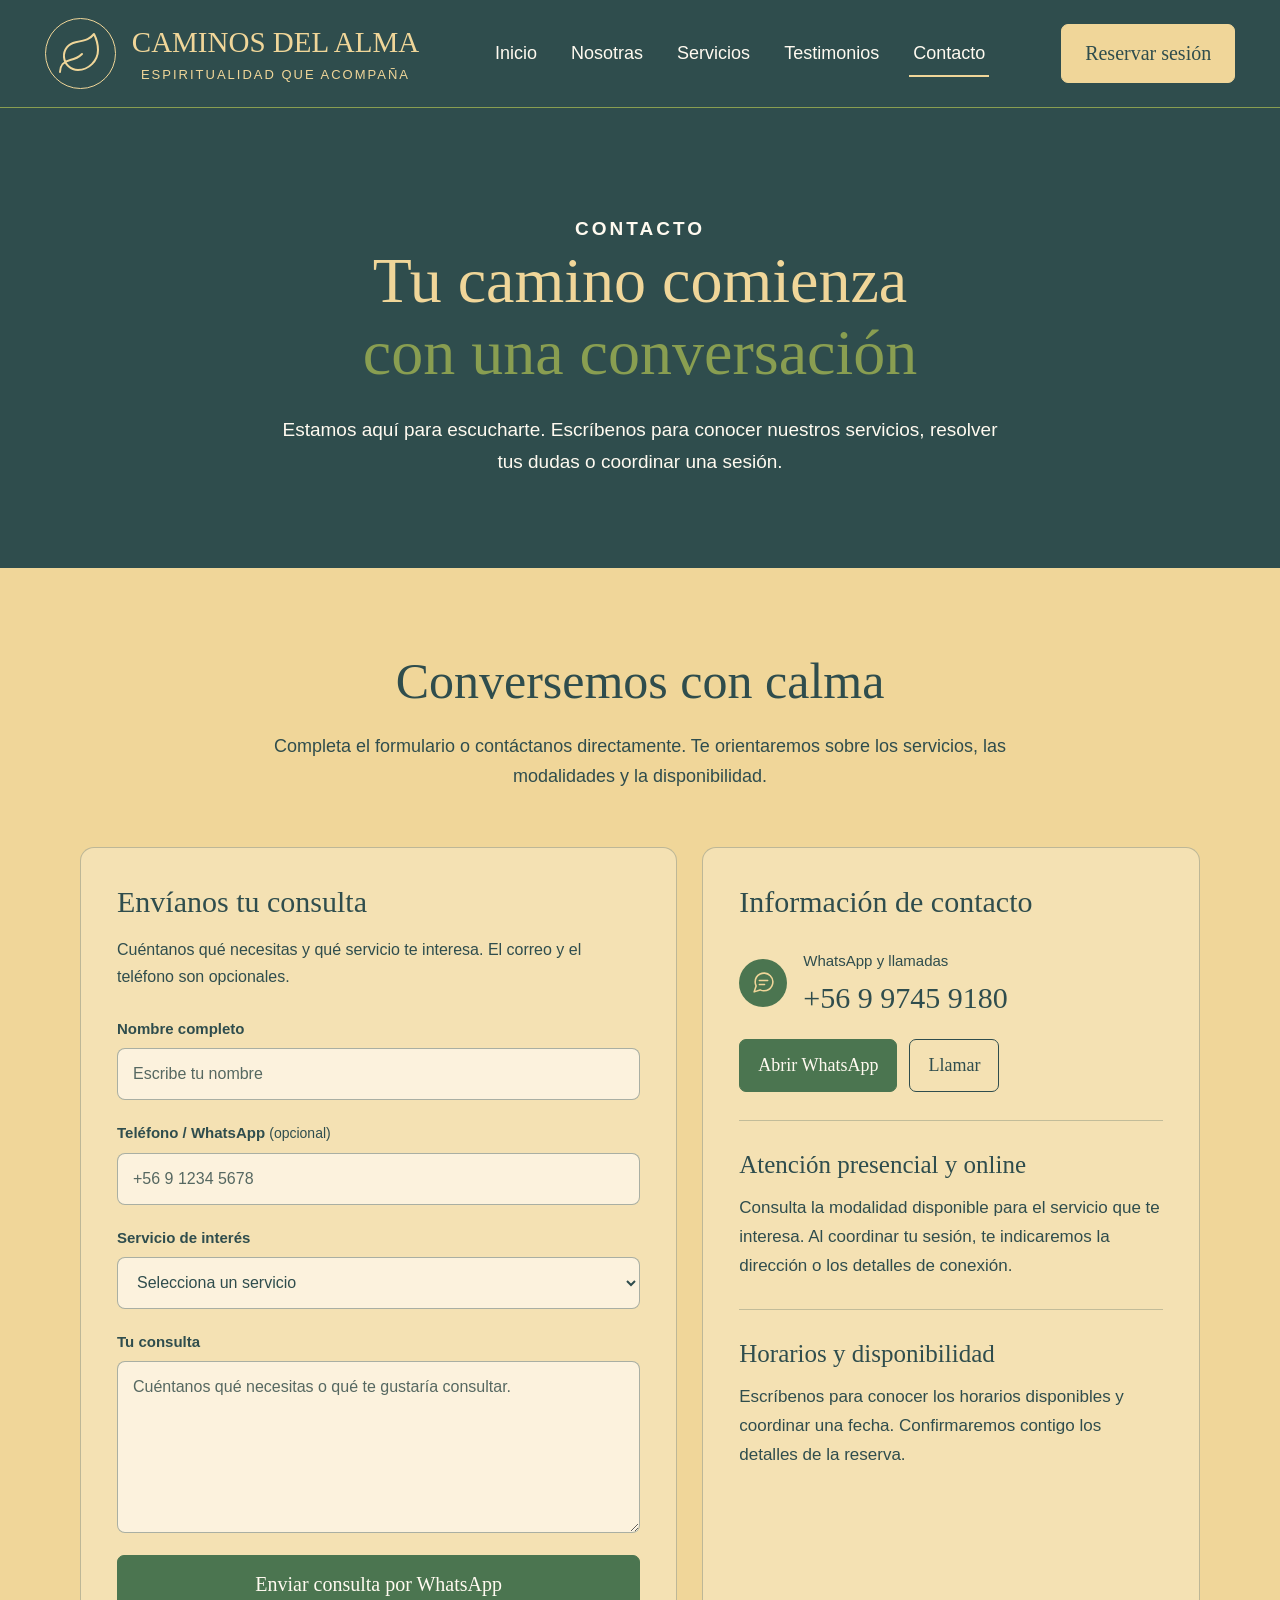
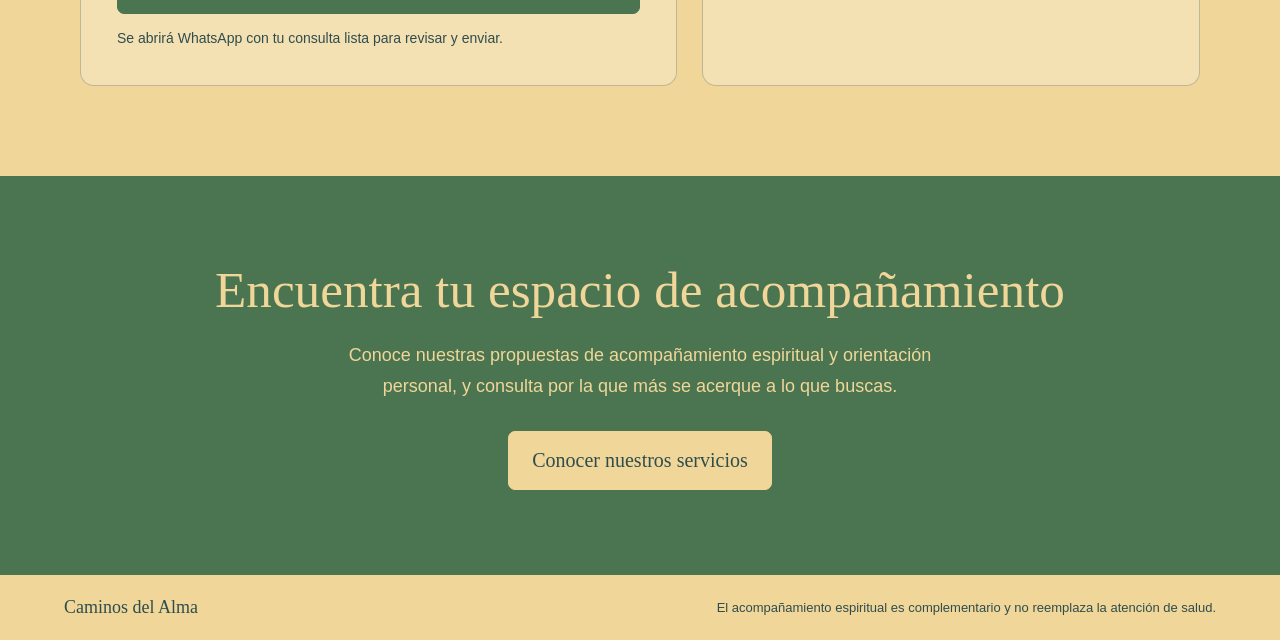
==== contacto.html @ 0b7195bb "Agregar sitio web Caminos del Alma" ====
<!DOCTYPE html>

<html lang="es">

<head>

  <meta charset="UTF-8">

  <meta name="viewport" content="width=device-width, initial-scale=1">

  <title>Contacto | Caminos del Alma</title>

  <meta
    name="description"
    content="Contacta a Caminos del Alma por WhatsApp al +56 9 9745 9180. Consulta por nuestros servicios, sesiones presenciales y online, y disponibilidad."
  >

  <style>
    :root {
      --crema: #f0d699;
      --oliva: #899e51;
      --verde: #4b7550;
      --petroleo: #2f4d4d;
      --blanco: #fffaf0;
    }

    * {
      box-sizing: border-box;
    }

    html {
      scroll-behavior: smooth;
    }

    body {
      margin: 0;
      background: var(--crema);
      color: var(--petroleo);
      font-family: Arial, Helvetica, sans-serif;
    }

    a {
      color: inherit;
      text-decoration: none;
    }

    header {
      min-height: 106px;
      padding: 18px 3.5%;
      background: var(--petroleo);
      color: var(--crema);
      border-bottom: 1px solid var(--oliva);

      display: flex;
      align-items: center;
      justify-content: space-between;
      gap: 30px;
    }

    .brand {
      display: flex;
      align-items: center;
      gap: 16px;
      font: 29px Georgia, serif;
      white-space: nowrap;
    }

    .brand small {
      display: block;
      margin-top: 8px;
      font: 13px Arial, sans-serif;
      letter-spacing: 2px;
      text-align: center;
    }

    .brand-symbol {
      width: 71px;
      height: 71px;
      border: 1.5px solid var(--crema);
      border-radius: 50%;
      display: grid;
      place-items: center;
    }

    .brand-symbol svg {
      width: 48px;
      height: 48px;
    }

    nav {
      display: flex;
      align-items: center;
      gap: 34px;
    }

    nav a {
      position: relative;
      padding: 13px 0;
      color: var(--blanco);
      font-size: 18px;
    }

    nav a:hover {
      color: var(--crema);
    }

    nav a.active::after {
      content: "";
      position: absolute;
      left: -4px;
      right: -4px;
      bottom: 0;
      height: 2px;
      background: var(--crema);
    }

    .booking {
      display: inline-flex;
      align-items: center;
      justify-content: center;
      gap: 12px;
      padding: 15px 23px;
      border-radius: 7px;
      font: 20px Georgia, serif;
    }

    .gold {
      background: var(--crema);
      color: var(--petroleo);
      border: 1px solid var(--crema);
    }

    .mobile-toggle {
      display: none;
      background: none;
      border: 0;
      color: var(--crema);
      font-size: 24px;
    }

    .page-hero {
      padding: 105px 6% 90px;
      text-align: center;
      background: var(--petroleo);
      color: var(--crema);
    }

    .eyebrow {
      margin: 0 0 20px;
      font-size: 13px;
      font-weight: 700;
      letter-spacing: 3px;
    }

    .page-hero h1 {
      max-width: 900px;
      margin: 0 auto 25px;
      font: clamp(44px, 5vw, 70px)/1.12 Georgia, serif;
      font-weight: 400;
    }

    .page-hero h1 em {
      color: var(--oliva);
      font-style: normal;
    }

    .page-hero p {
      max-width: 720px;
      margin: 0 auto;
      font-size: 19px;
      line-height: 1.7;
      color: var(--blanco);
    }



    .intro {
      max-width: 800px;
      margin: 0 auto 55px;
      text-align: center;
    }

    .intro h2 {
      margin: 0 0 20px;
      font: clamp(34px, 4vw, 50px)/1.15 Georgia, serif;
      font-weight: 400;
    }

    .intro p {
      margin: 0;
      font-size: 18px;
      line-height: 1.7;
    }

    .contact-section {
      padding: 85px 5% 90px;
    }

    .contact-grid {
      width: min(1120px, 100%);
      margin: 0 auto;
      display: grid;
      grid-template-columns: minmax(0, 1.2fr) minmax(0, 1fr);
      gap: 25px;
      align-items: stretch;
    }

    .contact-card {
      min-width: 0;
      padding: 36px;
      border: 1px solid rgba(47, 77, 77, .28);
      border-radius: 14px;
      background: rgba(255, 250, 240, .3);
    }

    .contact-icon {
      width: 62px;
      height: 62px;
      margin-bottom: 22px;
      display: grid;
      place-items: center;
      border-radius: 50%;
      background: var(--verde);
      color: var(--crema);
    }

    .contact-icon svg {
      width: 30px;
      height: 30px;
    }

    .contact-card h3 {
      margin: 0 0 16px;
      font: 30px/1.2 Georgia, serif;
      overflow-wrap: break-word;
    }

    .contact-card p {
      margin: 0;
      font-size: 17px;
      line-height: 1.7;
    }

    .contact-card .phone-number {
      margin: 22px 0;
      font: clamp(25px, 3vw, 36px)/1.3 Georgia, serif;
    }

    .contact-card .contact-hint {
      margin-top: 22px;
      font-size: 15px;
    }

    .contact-actions {
      display: flex;
      flex-wrap: wrap;
      gap: 12px;
      margin-top: 5px;
    }

    .contact-actions .booking {
      font-size: 19px;
      text-align: center;
    }

    .contact-card .form-intro {
      margin: 0 0 28px;
      font-size: 16px;
    }

    .contact-form fieldset {
      min-width: 0;
      margin: 0;
      padding: 0;
      border: 0;
      display: grid;
      gap: 22px;
    }

    .form-field {
      min-width: 0;
      display: grid;
      gap: 9px;
    }

    .form-field label {
      font-size: 15px;
      font-weight: 700;
      line-height: 1.4;
    }

    .form-field label span {
      font-size: 14px;
      font-weight: 400;
    }

    .form-field input,
    .form-field select,
    .form-field textarea {
      width: 100%;
      min-width: 0;
      min-height: 52px;
      padding: 13px 15px;
      border: 1px solid rgba(47, 77, 77, .4);
      border-radius: 8px;
      background: rgba(255, 250, 240, .7);
      color: var(--petroleo);
      font: 16px/1.5 Arial, Helvetica, sans-serif;
    }

    .form-field input::placeholder,
    .form-field textarea::placeholder {
      color: #566861;
      opacity: 1;
    }

    .form-field textarea {
      min-height: 155px;
      resize: vertical;
    }

    .form-field select {
      padding-right: 30px;
      text-overflow: ellipsis;
    }

    .form-field input:focus,
    .form-field select:focus,
    .form-field textarea:focus {
      outline: 2px solid var(--verde);
      outline-offset: 2px;
      border-color: var(--verde);
    }

    .form-submit {
      width: 100%;
      min-height: 56px;
      cursor: pointer;
      text-align: center;
    }

    .contact-card .form-note {
      margin-top: 13px;
      font-size: 14px;
      line-height: 1.6;
    }

    .contact-information {
      display: flex;
      flex-direction: column;
      gap: 28px;
    }

    .contact-information > h3 {
      margin-bottom: 0;
    }

    .contact-information .contact-icon {
      width: 48px;
      height: 48px;
      margin: 0;
      flex-shrink: 0;
    }

    .contact-information .contact-icon svg {
      width: 25px;
      height: 25px;
    }

    .contact-row {
      display: flex;
      align-items: center;
      gap: 16px;
    }

    .contact-row > div:last-child {
      min-width: 0;
    }

    .contact-information .contact-label {
      font-size: 15px;
    }

    .contact-information .phone-number {
      margin: 5px 0 0;
      font-size: clamp(23px, 2.4vw, 30px);
    }

    .contact-information .contact-actions {
      margin-top: 22px;
    }

    .contact-information .contact-actions .booking {
      font-size: 18px;
      padding: 13px 18px;
    }

    .contact-detail {
      padding-top: 28px;
      border-top: 1px solid rgba(47, 77, 77, .25);
    }

    .contact-detail h4 {
      margin: 0 0 14px;
      font: 25px/1.25 Georgia, serif;
    }

    .button-green {
      background: var(--verde);
      color: var(--blanco);
      border: 1px solid var(--verde);
    }

    .button-outline {
      background: transparent;
      color: var(--petroleo);
      border: 1px solid var(--petroleo);
    }

    .booking {
      line-height: 1.35;
      transition: filter .2s;
    }

    .booking:hover {
      filter: brightness(.94);
    }

    a:focus-visible,
    button:focus-visible {
      outline: 3px solid var(--oliva);
      outline-offset: 5px;
    }

    .mobile-toggle {
      cursor: pointer;
    }

    .cta {
      padding: 85px 5%;
      background: var(--verde);
      color: var(--crema);
      text-align: center;
    }

    .cta h2 {
      margin: 0 0 20px;
      font: clamp(34px, 4vw, 52px)/1.15 Georgia, serif;
      font-weight: 400;
    }

    .cta p {
      max-width: 650px;
      margin: 0 auto 30px;
      font-size: 18px;
      line-height: 1.7;
    }

    footer {
      padding: 22px 5%;
      display: flex;
      align-items: center;
      justify-content: space-between;
      gap: 25px;
      background: var(--crema);
      color: var(--petroleo);
      font-size: 13px;
    }

    footer span {
      font: 18px Georgia, serif;
    }

    footer p {
      margin: 0;
    }

    @media (max-width: 1250px) {
      .brand {
        font-size: 22px;
      }

      .brand-symbol {
        width: 55px;
        height: 55px;
      }

      .brand-symbol svg {
        width: 38px;
        height: 38px;
      }

      .brand small {
        font-size: 10px;
      }

      nav {
        gap: 22px;
      }

      nav a {
        font-size: 16px;
      }

      header > .booking {
        font-size: 17px;
        padding: 12px 16px;
      }
    }

    @media (max-width: 900px) {
      header {
        flex-wrap: wrap;
      }

      .mobile-toggle {
        display: block;
        margin-left: auto;
      }

      header > .booking {
        display: none;
      }

      nav {
        display: none;
        width: 100%;
        flex-wrap: wrap;
        justify-content: center;
      }

      nav.open {
        display: flex;
      }

      .contact-grid {
        grid-template-columns: 1fr;
        max-width: 650px;
      }

      footer {
        flex-direction: column;
        align-items: flex-start;
      }
    }

    @media (max-width: 540px) {
      .brand {
        font-size: 19px;
      }

      .brand-symbol {
        width: 48px;
        height: 48px;
      }

      .brand-symbol svg {
        width: 32px;
        height: 32px;
      }

      .brand small {
        font-size: 8px;
        letter-spacing: 1.3px;
      }

      .page-hero {
        padding: 75px 7% 65px;
      }

      .page-hero h1 {
        font-size: 42px;
      }

      .page-hero p {
        font-size: 17px;
      }

      header {
        gap: 16px;
      }

      .brand {
        gap: 10px;
        font-size: clamp(15px, 4.4vw, 19px);
      }

      .brand-symbol {
        flex-shrink: 0;
      }

      .contact-section {
        padding: 60px 5%;
      }

      .contact-card {
        padding: 30px 22px;
      }

      .contact-actions {
        width: 100%;
      }

      .contact-actions .booking {
        width: 100%;
      }

      .cta {
        padding: 65px 6%;
      }
    }
  </style>

</head>


<body>

  <header>

    <a class="brand" href="index.html" aria-label="Caminos del Alma, inicio">

      <span class="brand-symbol">

        <svg
          xmlns="http://www.w3.org/2000/svg"
          viewBox="0 0 24 24"
          fill="none"
          stroke="currentColor"
          stroke-width="1"
          stroke-linecap="round"
          stroke-linejoin="round"
        >
          <path d="M11 20A7 7 0 0 1 9.8 6.1C15.5 5 17 4.48 19 2c1 2 2 4.18 2 8 0 5.5-4.78 10-10 10Z"></path>
          <path d="M2 21c0-3 1.85-5.36 5.08-6C9.5 14.52 12 13 13 12"></path>
        </svg>

      </span>

      <span>
        CAMINOS DEL ALMA
        <small>ESPIRITUALIDAD QUE ACOMPAÑA</small>
      </span>

    </a>


    <button
      class="mobile-toggle"
      type="button"
      aria-controls="main-nav"
      aria-label="Abrir menú"
      aria-expanded="false"
    >
      ☰
    </button>


    <nav id="main-nav" aria-label="Navegación principal">

      <a href="index.html">Inicio</a>

      <a href="nosotras.html">Nosotras</a>

      <a href="servicios.html">Servicios</a>

      <a href="testimonios.html">Testimonios</a>

      <a class="active" href="contacto.html" aria-current="page">Contacto</a>

    </nav>


    <a
      class="booking gold"
      href="https://wa.me/56997459180?text=Hola%2C%20quisiera%20consultar%20disponibilidad%20para%20reservar%20una%20sesi%C3%B3n%20en%20Caminos%20del%20Alma."
      target="_blank"
      rel="noopener noreferrer"
    >
      Reservar sesión
    </a>

  </header>


  <main>

    <section class="page-hero" aria-labelledby="page-title">

      <p class="eyebrow">CONTACTO</p>

      <h1 id="page-title">
        Tu camino comienza<br>
        <em>con una conversación</em>
      </h1>

      <p>
        Estamos aquí para escucharte. Escríbenos para conocer nuestros
        servicios, resolver tus dudas o coordinar una sesión.
      </p>

    </section>


    <section class="contact-section" aria-labelledby="contact-title">

      <div class="intro">

        <h2 id="contact-title">Conversemos con calma</h2>

        <p>
          Completa el formulario o contáctanos directamente.
          Te orientaremos sobre los servicios, las modalidades y la disponibilidad.
        </p>

      </div>


      <div class="contact-grid">

        <article class="contact-card form-card">

          <h3 id="query-title">Envíanos tu consulta</h3>

          <p class="form-intro">
            Cuéntanos qué necesitas y qué servicio te interesa.
            El correo y el teléfono son opcionales.
          </p>

          <form
            id="query-form"
            class="contact-form"
            action="https://wa.me/56997459180"
            method="get"
            aria-labelledby="query-title"
            aria-describedby="query-note"
          >

            <fieldset id="query-fields" disabled>

              <div class="form-field">

                <label for="query-name">Nombre completo</label>

                <input
                  id="query-name"
                  name="name"
                  type="text"
                  autocomplete="name"
                  placeholder="Escribe tu nombre"
                  maxlength="100"
                  required
                >

              </div>


              <div class="form-field">

                

                <label for="query-phone">
                  Teléfono / WhatsApp <span>(opcional)</span>
                </label>

                <input
                  id="query-phone"
                  name="phone"
                  type="tel"
                  autocomplete="tel"
                  placeholder="+56 9 1234 5678"
                  maxlength="30"
                >

              </div>


              <div class="form-field">

                <label for="query-service">Servicio de interés</label>

                <select id="query-service" name="service" required>

                  <option value="" selected disabled>
                    Selecciona un servicio
                  </option>

                  <option value="Acompañamiento espiritual en la enfermedad">
                    Acompañamiento espiritual en la enfermedad
                  </option>

                  <option value="Sanación espiritual">
                    Sanación espiritual
                  </option>

                  <option value="Orientación personal">
                    Orientación personal
                  </option>

                  <option value="Consulta general">
                    Quisiera orientación para elegir
                  </option>

                </select>

              </div>


              <div class="form-field">

                <label for="query-message">Tu consulta</label>

                <textarea
                  id="query-message"
                  name="message"
                  rows="6"
                  maxlength="2000"
                  placeholder="Cuéntanos qué necesitas o qué te gustaría consultar."
                  required
                ></textarea>

              </div>


              <button class="booking button-green form-submit" type="submit">
                Enviar consulta por WhatsApp
              </button>

            </fieldset>

          </form>

          <p id="query-note" class="form-note">
            Se abrirá WhatsApp con tu consulta lista para revisar y enviar.
          </p>

          <noscript>
            <p class="form-note">
              Puedes
              <a href="https://wa.me/56997459180">
                escribirnos directamente por WhatsApp
              </a>.
            </p>
          </noscript>

        </article>


        <aside class="contact-card contact-information" aria-labelledby="contact-info-title">

          <h3 id="contact-info-title">Información de contacto</h3>

          <div>

            <div class="contact-row">

              <div class="contact-icon" aria-hidden="true">

                <svg
                  xmlns="http://www.w3.org/2000/svg"
                  viewBox="0 0 24 24"
                  fill="none"
                  stroke="currentColor"
                  stroke-width="1.5"
                  stroke-linecap="round"
                  stroke-linejoin="round"
                >
                  <path d="M21 11.5a8.4 8.4 0 0 1-.9 3.8 8.5 8.5 0 0 1-7.6 4.7 8.4 8.4 0 0 1-3.8-.9L3 21l1.9-5.7a8.4 8.4 0 0 1-.9-3.8 8.5 8.5 0 0 1 4.7-7.6 8.4 8.4 0 0 1 3.8-.9h.5a8.5 8.5 0 0 1 8 8z"></path>
                  <path d="M8 10h8M8 14h5"></path>
                </svg>

              </div>

              <div>

                <p class="contact-label">WhatsApp y llamadas</p>

                <p class="phone-number">
                  <a href="tel:+56997459180">+56 9 9745 9180</a>
                </p>

              </div>

            </div>

            <div class="contact-actions">

              <a
                class="booking button-green"
                href="https://wa.me/56997459180?text=Hola%2C%20quisiera%20consultar%20por%20una%20sesi%C3%B3n%20en%20Caminos%20del%20Alma."
                target="_blank"
                rel="noopener noreferrer"
              >
                Abrir WhatsApp
              </a>

              <a class="booking button-outline" href="tel:+56997459180">
                Llamar
              </a>

            </div>

          </div>


          <div class="contact-detail">

            <h4>Atención presencial y online</h4>

            <p>
              Consulta la modalidad disponible para el servicio que te
              interesa. Al coordinar tu sesión, te indicaremos la dirección
              o los detalles de conexión.
            </p>

          </div>


          <div class="contact-detail">

            <h4>Horarios y disponibilidad</h4>

            <p>
              Escríbenos para conocer los horarios disponibles y coordinar
              una fecha. Confirmaremos contigo los detalles de la reserva.
            </p>

          </div>

          <!-- El mapa se añadirá cuando el cliente confirme su dirección. -->

        </aside>

      </div>

    </section>


    <section class="cta" aria-labelledby="services-title">

      <h2 id="services-title">Encuentra tu espacio de acompañamiento</h2>

      <p>
        Conoce nuestras propuestas de acompañamiento espiritual
        y orientación personal, y consulta por la que más se acerque
        a lo que buscas.
      </p>

      <a class="booking gold" href="servicios.html">
        Conocer nuestros servicios
      </a>

    </section>

  </main>


  <footer>

    <span>
      Caminos del Alma
    </span>

    <p>
      El acompañamiento espiritual es complementario y no reemplaza la atención de salud.
    </p>

  </footer>


  <script>
    const toggle = document.querySelector(".mobile-toggle");
    const nav = document.querySelector("nav");

    toggle.addEventListener("click", () => {

      const open = nav.classList.toggle("open");

      toggle.setAttribute(
        "aria-expanded",
        String(open)
      );

      toggle.setAttribute(
        "aria-label",
        open ? "Cerrar menú" : "Abrir menú"
      );

    });


    // Prepara la consulta; el envío se confirma dentro de WhatsApp.

    const queryForm = document.getElementById("query-form");
    const queryFields = document.getElementById("query-fields");

    const nameField = document.getElementById("query-name");
    const phoneField = document.getElementById("query-phone");
    const serviceField = document.getElementById("query-service");
    const messageField = document.getElementById("query-message");

    function buildWhatsAppUrl(values) {

      const lines = [
        "Hola, quisiera hacer una consulta en Caminos del Alma.",
        "",
        "Nombre: " + values.name
      ];

      

      if (values.phone) {
        lines.push("Teléfono / WhatsApp: " + values.phone);
      }

      lines.push(
        "Servicio de interés: " + values.service,
        "",
        "Consulta:",
        values.message
      );

      return (
        "https://wa.me/56997459180?text=" +
        encodeURIComponent(lines.join("\n"))
      );

    }

    queryForm.addEventListener("input", event => {

      if (typeof event.target.setCustomValidity === "function") {
        event.target.setCustomValidity("");
      }

    });

    queryForm.addEventListener("submit", event => {

      event.preventDefault();

      nameField.setCustomValidity(
        nameField.value.trim() ? "" : "Escribe tu nombre."
      );

      messageField.setCustomValidity(
        messageField.value.trim() ? "" : "Escribe tu consulta."
      );

      if (!queryForm.reportValidity()) {
        return;
      }

      const destination = buildWhatsAppUrl({
        name: nameField.value.trim(),
        phone: phoneField.value.trim(),
        service: serviceField.value,
        message: messageField.value.trim()
      });

      window.location.assign(destination);

    });

    queryFields.disabled = false;
  </script>

</body>

</html>
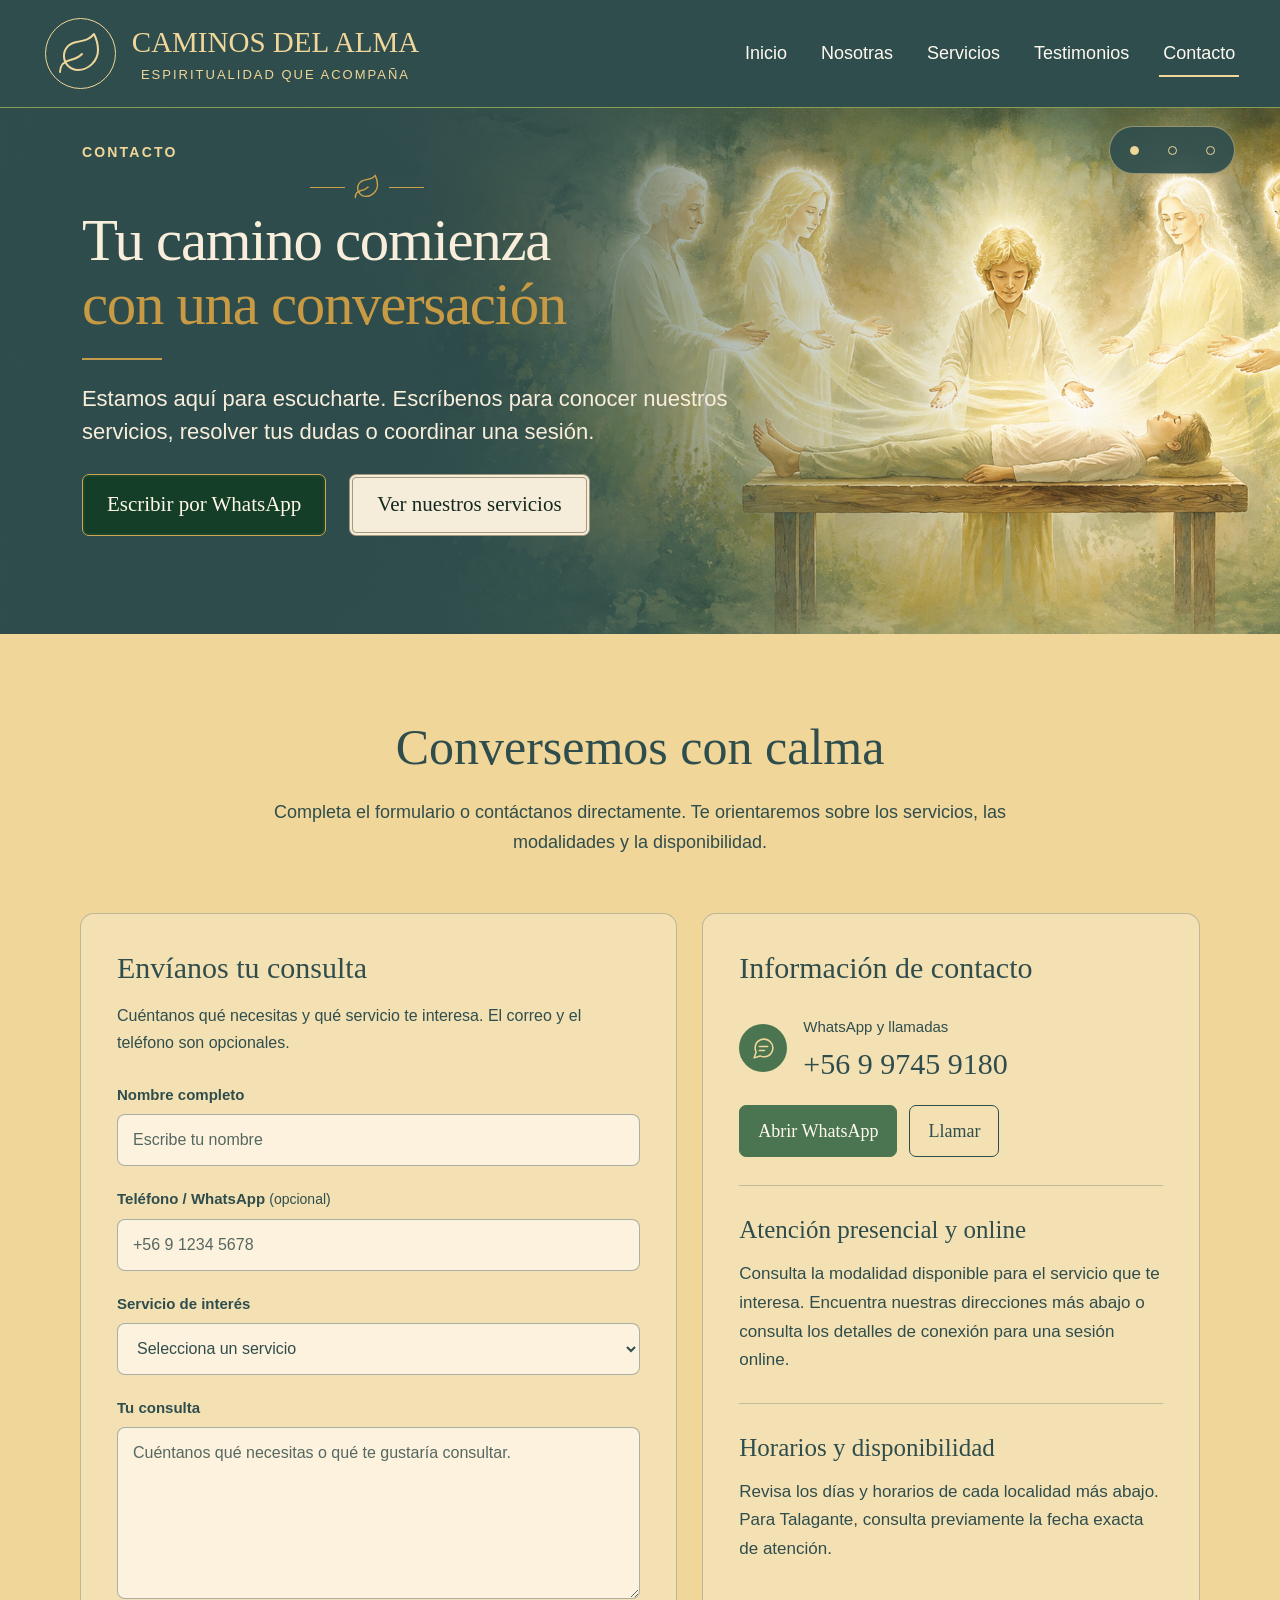
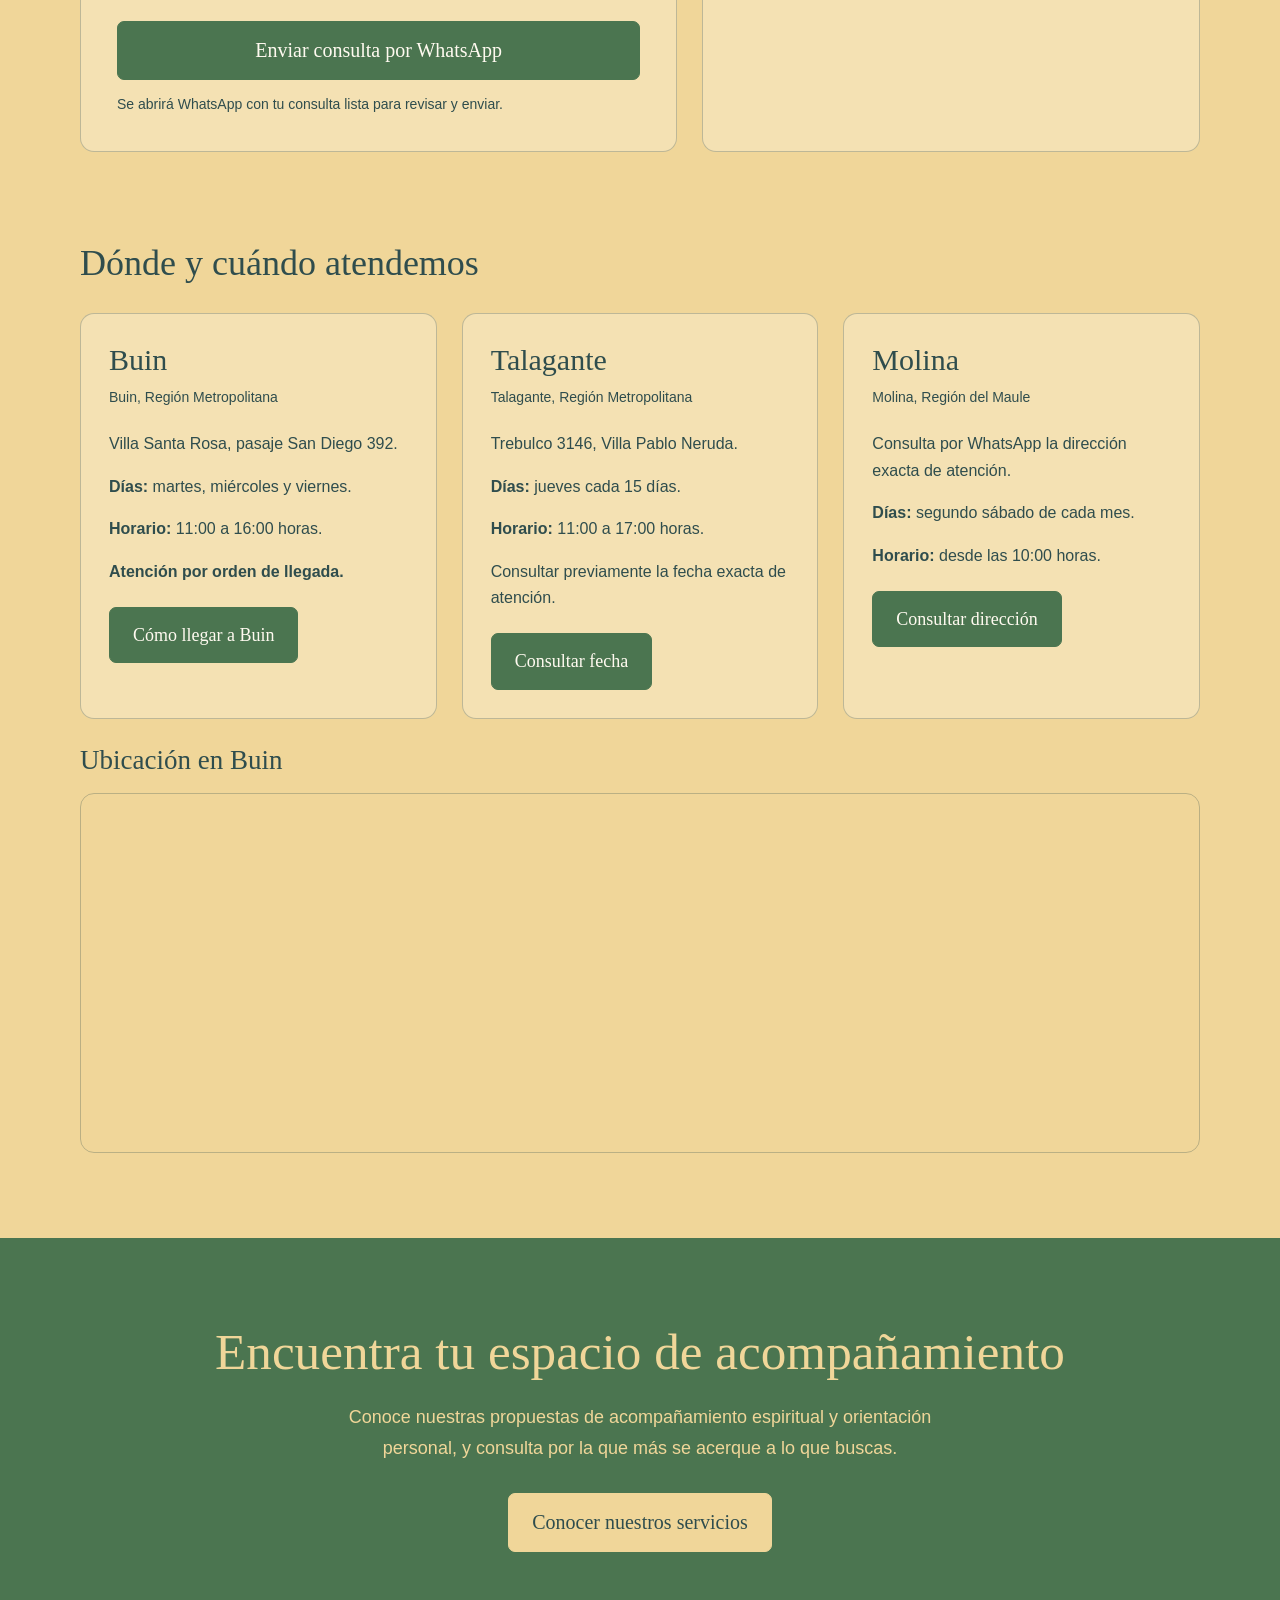
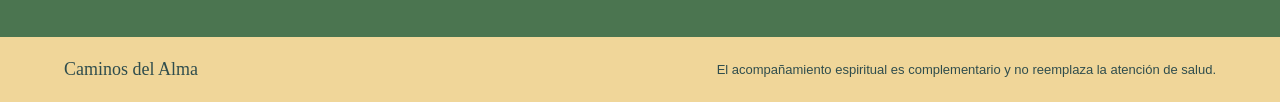
==== commit abf738d1: "Actualizar hero, encabezados y contacto con localidades y horarios" ====
--- a/contacto.html
+++ b/contacto.html
@@ -609,7 +609,86 @@
         padding: 65px 6%;
       }
     }
+    /* Lugares y horarios de atención. */
+    .locations {
+      width: min(1120px, 90%);
+      margin: 0 auto 85px;
+    }
+
+    .locations > h2 {
+      margin: 0 0 28px;
+      font: 36px/1.2 Georgia, serif;
+    }
+
+    .locations-grid {
+      display: grid;
+      grid-template-columns: repeat(3, minmax(0, 1fr));
+      gap: 25px;
+    }
+
+    .location-card {
+      padding: 28px;
+      border: 1px solid rgba(47, 77, 77, .28);
+      border-radius: 14px;
+      background: rgba(255, 250, 240, .3);
+    }
+
+    .location-card h3 {
+      margin: 0 0 8px;
+      font: 30px/1.2 Georgia, serif;
+    }
+
+    .location-card p,
+    .location-card address {
+      margin: 0 0 16px;
+      font-style: normal;
+      line-height: 1.65;
+      overflow-wrap: anywhere;
+    }
+
+    .location-card .location-region {
+      font-size: 14px;
+      margin-bottom: 22px;
+    }
+
+    .location-card .booking {
+      margin-top: 6px;
+      font-size: 18px;
+    }
+
+    .location-map {
+      margin-top: 25px;
+    }
+
+    .location-map h3 {
+      margin: 0 0 16px;
+      font: 27px/1.25 Georgia, serif;
+    }
+
+    .location-map iframe {
+      display: block;
+      width: 100%;
+      height: 360px;
+      border: 1px solid rgba(47, 77, 77, .28);
+      border-radius: 14px;
+    }
+
+    @media (max-width: 900px) {
+      .locations-grid {
+        grid-template-columns: 1fr;
+      }
+
+      .locations {
+        margin-bottom: 60px;
+      }
+
+      .location-map iframe {
+        height: 300px;
+      }
+    }
   </style>
+
+  <link rel="stylesheet" href="hero-compartido.css">
 
 </head>
 
@@ -671,34 +750,54 @@
     </nav>
 
 
-    <a
-      class="booking gold"
-      href="https://wa.me/56997459180?text=Hola%2C%20quisiera%20consultar%20disponibilidad%20para%20reservar%20una%20sesi%C3%B3n%20en%20Caminos%20del%20Alma."
-      target="_blank"
-      rel="noopener noreferrer"
-    >
-      Reservar sesión
-    </a>
-
   </header>
 
 
   <main>
 
-    <section class="page-hero" aria-labelledby="page-title">
-
-      <p class="eyebrow">CONTACTO</p>
-
-      <h1 id="page-title">
-        Tu camino comienza<br>
-        <em>con una conversación</em>
-      </h1>
-
-      <p>
-        Estamos aquí para escucharte. Escríbenos para conocer nuestros
-        servicios, resolver tus dudas o coordinar una sesión.
-      </p>
-
+    <section class="shared-hero" data-shared-hero aria-labelledby="page-title">
+      <div class="shared-hero__images" id="contacto-hero-images" aria-hidden="true">
+        <img class="shared-hero__photo is-active" src="assets/hero.png" alt="" fetchpriority="high">
+        <img class="shared-hero__photo" src="assets/hero1.png" alt="" decoding="async">
+        <img class="shared-hero__photo" src="assets/hero2.png" alt="" decoding="async">
+      </div>
+
+      <div class="shared-hero__shade"></div>
+
+      <div class="shared-hero__content">
+        <p class="shared-hero__eyebrow">CONTACTO</p>
+
+        <div class="shared-hero__flourish" aria-hidden="true">
+          <span></span>
+          <svg width="28" height="28" viewBox="0 0 24 24" fill="none" stroke="currentColor" stroke-width="1.2" stroke-linecap="round" stroke-linejoin="round">
+            <path d="M11 20A7 7 0 0 1 9.8 6.1C15.5 5 17 4.48 19 2c1 2 2 4.18 2 8 0 5.5-4.78 10-10 10Z"></path>
+            <path d="M2 21c0-3 1.85-5.36 5.08-6C9.5 14.52 12 13 13 12"></path>
+          </svg>
+          <span></span>
+        </div>
+
+        <h1 id="page-title">Tu camino comienza<br><em>con una conversación</em></h1>
+
+        <div class="shared-hero__rule"></div>
+
+        <p class="shared-hero__text">
+          Estamos aquí para escucharte. Escríbenos para conocer nuestros servicios,
+          resolver tus dudas o coordinar una sesión.
+        </p>
+
+        <div class="shared-hero__actions">
+          <a class="shared-hero__button shared-hero__button--whatsapp" href="https://wa.me/56997459180?text=Hola%2C%20quisiera%20hacer%20una%20consulta%20a%20Caminos%20del%20Alma." target="_blank" rel="noopener noreferrer">
+            Escribir por WhatsApp
+          </a>
+          <a class="shared-hero__button shared-hero__button--cream" href="servicios.html">Ver nuestros servicios</a>
+        </div>
+      </div>
+
+      <div class="shared-hero__controls" role="group" aria-label="Imágenes de portada" hidden>
+        <button class="shared-hero__dot" type="button" aria-label="Mostrar imagen 1 de 3" aria-controls="contacto-hero-images" aria-pressed="true"><span aria-hidden="true"></span></button>
+        <button class="shared-hero__dot" type="button" aria-label="Mostrar imagen 2 de 3" aria-controls="contacto-hero-images" aria-pressed="false"><span aria-hidden="true"></span></button>
+        <button class="shared-hero__dot" type="button" aria-label="Mostrar imagen 3 de 3" aria-controls="contacto-hero-images" aria-pressed="false"><span aria-hidden="true"></span></button>
+      </div>
     </section>
 
 
@@ -909,8 +1008,8 @@
 
             <p>
               Consulta la modalidad disponible para el servicio que te
-              interesa. Al coordinar tu sesión, te indicaremos la dirección
-              o los detalles de conexión.
+              interesa. Encuentra nuestras direcciones más abajo o consulta
+              los detalles de conexión para una sesión online.
             </p>
 
           </div>
@@ -921,16 +1020,98 @@
             <h4>Horarios y disponibilidad</h4>
 
             <p>
-              Escríbenos para conocer los horarios disponibles y coordinar
-              una fecha. Confirmaremos contigo los detalles de la reserva.
+              Revisa los días y horarios de cada localidad más abajo.
+              Para Talagante, consulta previamente la fecha exacta de atención.
             </p>
 
           </div>
 
-          <!-- El mapa se añadirá cuando el cliente confirme su dirección. -->
 
         </aside>
 
+      </div>
+
+    </section>
+
+
+    <section class="locations" aria-labelledby="locations-title">
+
+      <h2 id="locations-title">Dónde y cuándo atendemos</h2>
+
+      <div class="locations-grid">
+
+        <article class="location-card" aria-labelledby="buin-title">
+          <h3 id="buin-title">Buin</h3>
+          <p class="location-region">Buin, Región Metropolitana</p>
+
+          <address>Villa Santa Rosa, pasaje San Diego 392.</address>
+
+          <p><strong>Días:</strong> martes, miércoles y viernes.</p>
+          <p><strong>Horario:</strong> 11:00 a 16:00 horas.</p>
+          <p><strong>Atención por orden de llegada.</strong></p>
+
+          <a
+            class="booking button-green"
+            href="https://maps.app.goo.gl/3Fs6fPtUTNZbYN8e8"
+            target="_blank"
+            rel="noopener noreferrer"
+          >
+            Cómo llegar a Buin
+          </a>
+        </article>
+
+        <article class="location-card" aria-labelledby="talagante-title">
+          <h3 id="talagante-title">Talagante</h3>
+          <p class="location-region">Talagante, Región Metropolitana</p>
+
+          <address>Trebulco 3146, Villa Pablo Neruda.</address>
+
+          <p><strong>Días:</strong> jueves cada 15 días.</p>
+          <p><strong>Horario:</strong> 11:00 a 17:00 horas.</p>
+          <p>Consultar previamente la fecha exacta de atención.</p>
+
+          <a
+            class="booking button-green"
+            href="https://wa.me/56997459180?text=Hola%2C%20quisiera%20consultar%20la%20pr%C3%B3xima%20fecha%20de%20atenci%C3%B3n%20en%20Talagante."
+            target="_blank"
+            rel="noopener noreferrer"
+          >
+            Consultar fecha
+          </a>
+        </article>
+
+        <article class="location-card" aria-labelledby="molina-title">
+          <h3 id="molina-title">Molina</h3>
+          <p class="location-region">Molina, Región del Maule</p>
+
+          <p>Consulta por WhatsApp la dirección exacta de atención.</p>
+
+          <p><strong>Días:</strong> segundo sábado de cada mes.</p>
+          <p><strong>Horario:</strong> desde las 10:00 horas.</p>
+
+          <a
+            class="booking button-green"
+            href="https://wa.me/56997459180?text=Hola%2C%20quisiera%20consultar%20la%20direcci%C3%B3n%20de%20atenci%C3%B3n%20en%20Molina."
+            target="_blank"
+            rel="noopener noreferrer"
+          >
+            Consultar dirección
+          </a>
+        </article>
+
+      </div>
+
+      <div class="location-map">
+        <h3>Ubicación en Buin</h3>
+
+        <!-- Mapa basado en la dirección facilitada. -->
+        <iframe
+          title="Mapa de atención en Buin: Villa Santa Rosa, pasaje San Diego 392"
+          src="https://www.google.com/maps?q=Villa%20Santa%20Rosa%2C%20Pasaje%20San%20Diego%20392%2C%20Buin%2C%20Chile&amp;output=embed"
+          loading="lazy"
+          referrerpolicy="no-referrer-when-downgrade"
+          allowfullscreen
+        ></iframe>
       </div>
 
     </section>
@@ -1065,6 +1246,7 @@
     queryFields.disabled = false;
   </script>
 
+  <script src="hero-compartido.js"></script>
 </body>
 
 </html>
--- a/hero-compartido.css
+++ b/hero-compartido.css
@@ -0,0 +1,272 @@
+/* Hero compartido por las páginas internas de Caminos del Alma. */
+
+.shared-hero {
+  position: relative;
+  min-height: 526px;
+  overflow: hidden;
+  background: #2f4d4d;
+  color: #f8eedb;
+}
+
+.shared-hero__images,
+.shared-hero__shade {
+  position: absolute;
+  inset: 0;
+}
+
+.shared-hero__images {
+  pointer-events: none;
+}
+
+.shared-hero__photo {
+  position: absolute;
+  inset: 0;
+  width: 100%;
+  height: 100%;
+  object-fit: cover;
+  object-position: center 48%;
+  opacity: 0;
+  transition: opacity 1s ease;
+}
+
+.shared-hero__photo.is-active {
+  opacity: 1;
+}
+
+.shared-hero__shade {
+  background: linear-gradient(
+    90deg,
+    #2f4d4df5 0%,
+    #2f4d4de8 32%,
+    #2f4d4d50 59%,
+    transparent 78%
+  );
+}
+
+.shared-hero__content {
+  position: relative;
+  z-index: 1;
+  max-width: 960px;
+  padding: 35px 6.4% 32px;
+}
+
+.shared-hero__eyebrow {
+  margin: 0 0 12px;
+  color: #f0d699;
+  font: 600 14px/1.3 Arial, Helvetica, sans-serif;
+  letter-spacing: 2.2px;
+}
+
+.shared-hero__flourish {
+  display: flex;
+  align-items: center;
+  gap: 8px;
+  margin: 0 0 8px 228px;
+  color: #cca04b;
+}
+
+.shared-hero__flourish span {
+  width: 35px;
+  height: 1px;
+  background: #cca04b;
+}
+
+.shared-hero h1 {
+  margin: 0;
+  color: #f8eedb;
+  font: 400 clamp(46px, 4.6vw, 73px)/1.08 Georgia, "Times New Roman", serif;
+  letter-spacing: -1.3px;
+}
+
+.shared-hero h1 em {
+  color: #c79a43;
+  font-style: normal;
+}
+
+.shared-hero__rule {
+  width: 80px;
+  height: 2px;
+  margin: 22px 0;
+  background: #c59c4e;
+}
+
+.shared-hero__text {
+  max-width: 720px;
+  margin: 0 0 26px;
+  color: #f8eedb;
+  font: 22px/1.5 Arial, Helvetica, sans-serif;
+}
+
+.shared-hero__actions {
+  display: flex;
+  flex-wrap: wrap;
+  gap: 23px;
+}
+
+.shared-hero__button {
+  display: inline-flex;
+  min-height: 58px;
+  align-items: center;
+  justify-content: center;
+  gap: 13px;
+  padding: 13px 24px;
+  border-radius: 7px;
+  text-decoration: none;
+  font: 21px/1.3 Georgia, serif;
+  transition: filter .2s, transform .2s;
+}
+
+.shared-hero__button:hover {
+  filter: brightness(1.1);
+  transform: translateY(-2px);
+}
+
+.shared-hero__button--whatsapp {
+  border: 1.5px solid #d0a554;
+  background: #103d23d9;
+  box-shadow: inset 0 0 0 2px #1c472d;
+  color: #fff7e8;
+}
+
+.shared-hero__button--cream {
+  border: 4px double #a3997c;
+  background: #f5ecd9;
+  color: #142a20;
+}
+
+.shared-hero__button svg {
+  flex: 0 0 auto;
+}
+
+.shared-hero__controls {
+  position: absolute;
+  top: 18px;
+  right: 3.5%;
+  z-index: 2;
+  display: flex;
+  align-items: center;
+  gap: 2px;
+  padding: 3px 6px;
+  border: 1px solid #f0d69980;
+  border-radius: 30px;
+  background: #2f4d4de8;
+  color: #f0d699;
+}
+
+.shared-hero__controls[hidden] {
+  display: none;
+}
+
+.shared-hero__dot {
+  display: grid;
+  width: 36px;
+  min-height: 40px;
+  place-items: center;
+  padding: 0;
+  border: 0;
+  border-radius: 22px;
+  background: transparent;
+  color: inherit;
+}
+
+.shared-hero__dot:hover {
+  background: #f0d6991f;
+}
+
+.shared-hero__dot:disabled {
+  cursor: default;
+  opacity: .35;
+}
+
+.shared-hero__dot span {
+  width: 9px;
+  height: 9px;
+  border: 1px solid currentColor;
+  border-radius: 50%;
+}
+
+.shared-hero__dot[aria-pressed="true"] span {
+  background: currentColor;
+}
+
+@media (max-width: 900px) {
+  .shared-hero {
+    min-height: 590px;
+  }
+
+  .shared-hero__photo {
+    object-position: 63% center;
+  }
+
+  .shared-hero__shade {
+    background: linear-gradient(90deg, #2f4d4df5, #2f4d4db8 48%, #2f4d4d40);
+  }
+
+  .shared-hero__content {
+    max-width: 680px;
+    padding: 50px 6% 40px;
+  }
+
+  .shared-hero__flourish {
+    margin-left: 160px;
+  }
+
+  .shared-hero h1 {
+    font-size: 56px;
+  }
+
+  .shared-hero__text {
+    font-size: 19px;
+  }
+}
+
+@media (max-width: 540px) {
+  .shared-hero {
+    min-height: 650px;
+  }
+
+  .shared-hero__photo {
+    object-position: 68% center;
+  }
+
+  .shared-hero__shade {
+    background: linear-gradient(0deg, #2f4d4d 3%, #2f4d4de8 38%, #2f4d4d80 100%);
+  }
+
+  .shared-hero__content {
+    padding-top: 70px;
+  }
+
+  .shared-hero__flourish {
+    margin-bottom: 24px;
+    margin-left: 90px;
+  }
+
+  .shared-hero h1 {
+    font-size: 44px;
+    line-height: 1.13;
+    letter-spacing: -1px;
+  }
+
+  .shared-hero__text {
+    font-size: 18px;
+    line-height: 1.55;
+  }
+
+  .shared-hero__actions {
+    gap: 12px;
+  }
+
+  .shared-hero__button {
+    width: 100%;
+    padding: 14px 16px;
+    font-size: 19px;
+  }
+}
+
+@media (prefers-reduced-motion: reduce) {
+  .shared-hero__photo,
+  .shared-hero__button {
+    transition: none;
+  }
+}
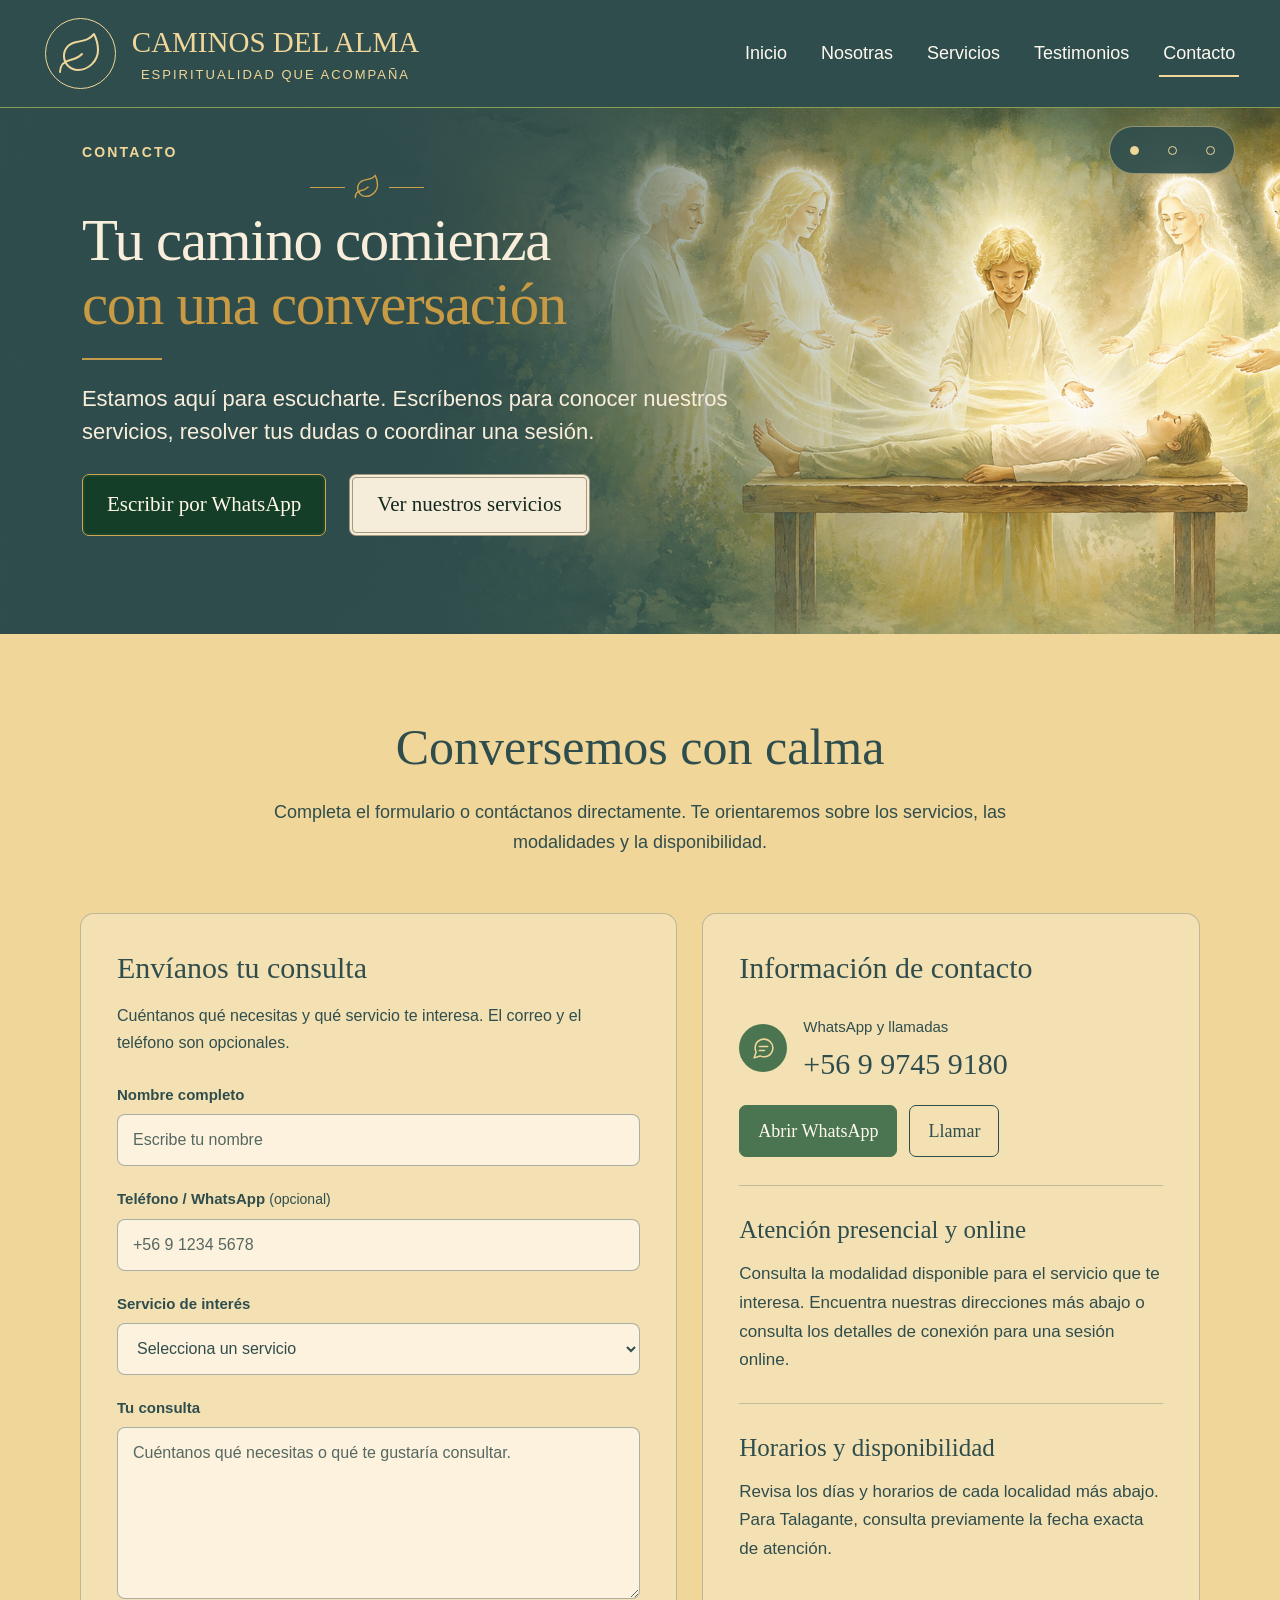
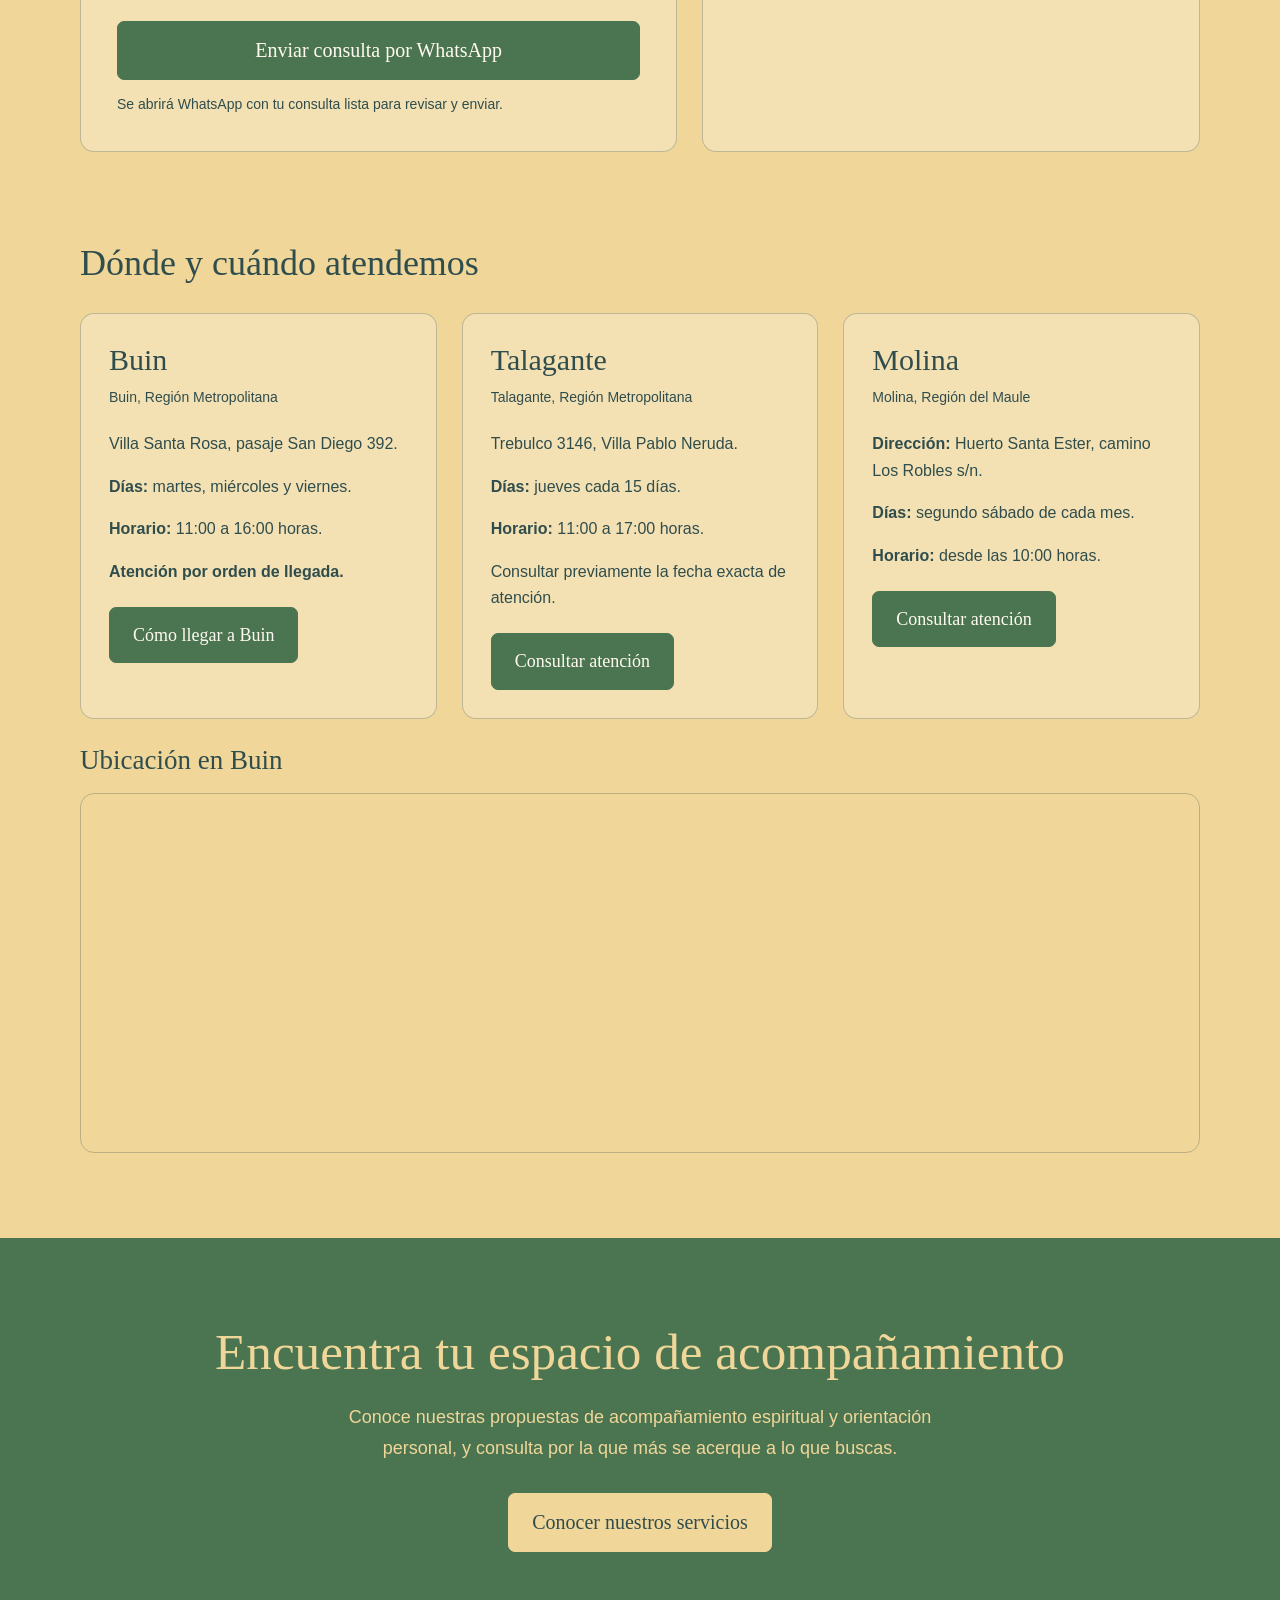
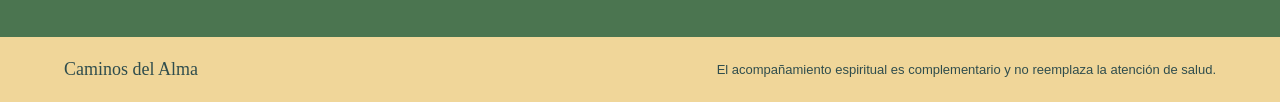
==== commit 5e13068c: "Agregar fotos, testimonios en video y dirección de Molina" ====
--- a/contacto.html
+++ b/contacto.html
@@ -1076,7 +1076,7 @@
             target="_blank"
             rel="noopener noreferrer"
           >
-            Consultar fecha
+            Consultar atención
           </a>
         </article>
 
@@ -1084,18 +1084,18 @@
           <h3 id="molina-title">Molina</h3>
           <p class="location-region">Molina, Región del Maule</p>
 
-          <p>Consulta por WhatsApp la dirección exacta de atención.</p>
+          <p><strong>Dirección:</strong> Huerto Santa Ester, camino Los Robles s/n.</p>
 
           <p><strong>Días:</strong> segundo sábado de cada mes.</p>
           <p><strong>Horario:</strong> desde las 10:00 horas.</p>
 
           <a
             class="booking button-green"
-            href="https://wa.me/56997459180?text=Hola%2C%20quisiera%20consultar%20la%20direcci%C3%B3n%20de%20atenci%C3%B3n%20en%20Molina."
+            href="https://wa.me/56997459180?text=Hola%2C%20quisiera%20consultar%20por%20la%20atenci%C3%B3n%20en%20Molina."
             target="_blank"
             rel="noopener noreferrer"
           >
-            Consultar dirección
+            Consultar atención
           </a>
         </article>
 
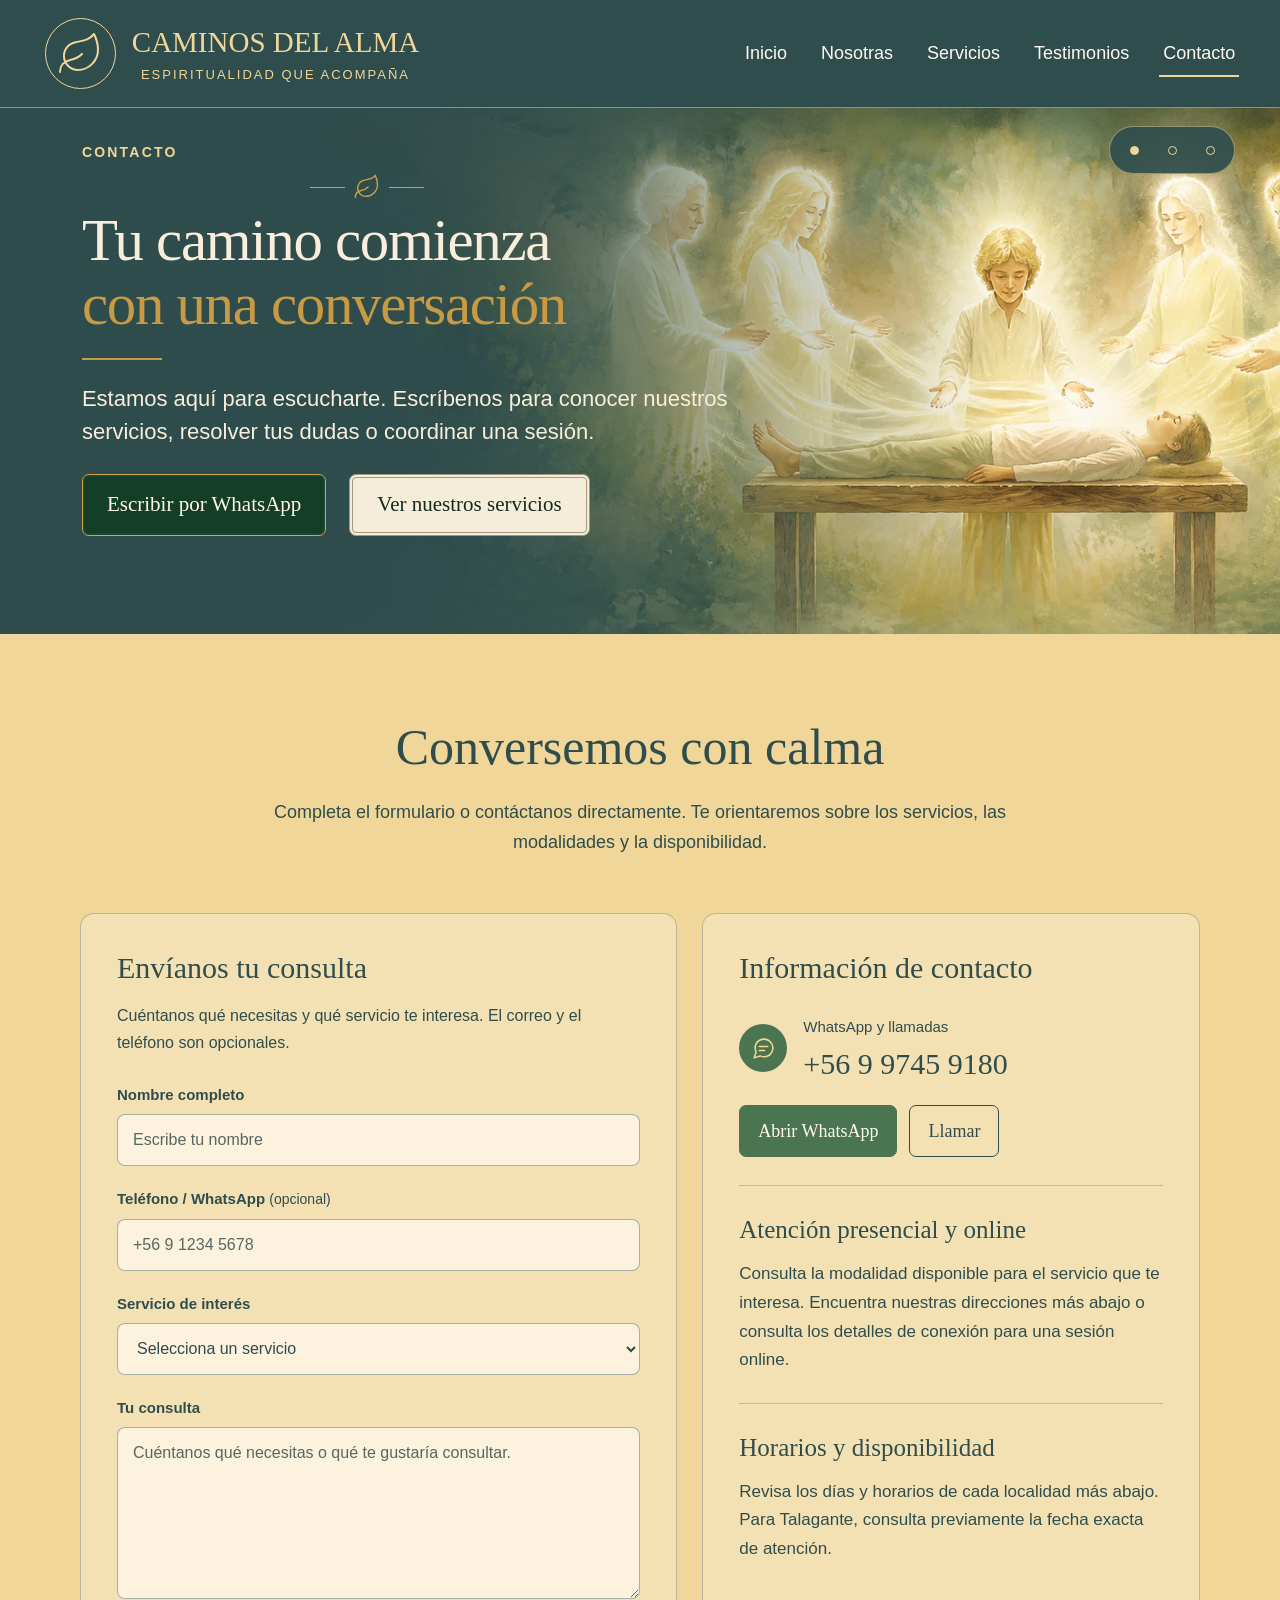
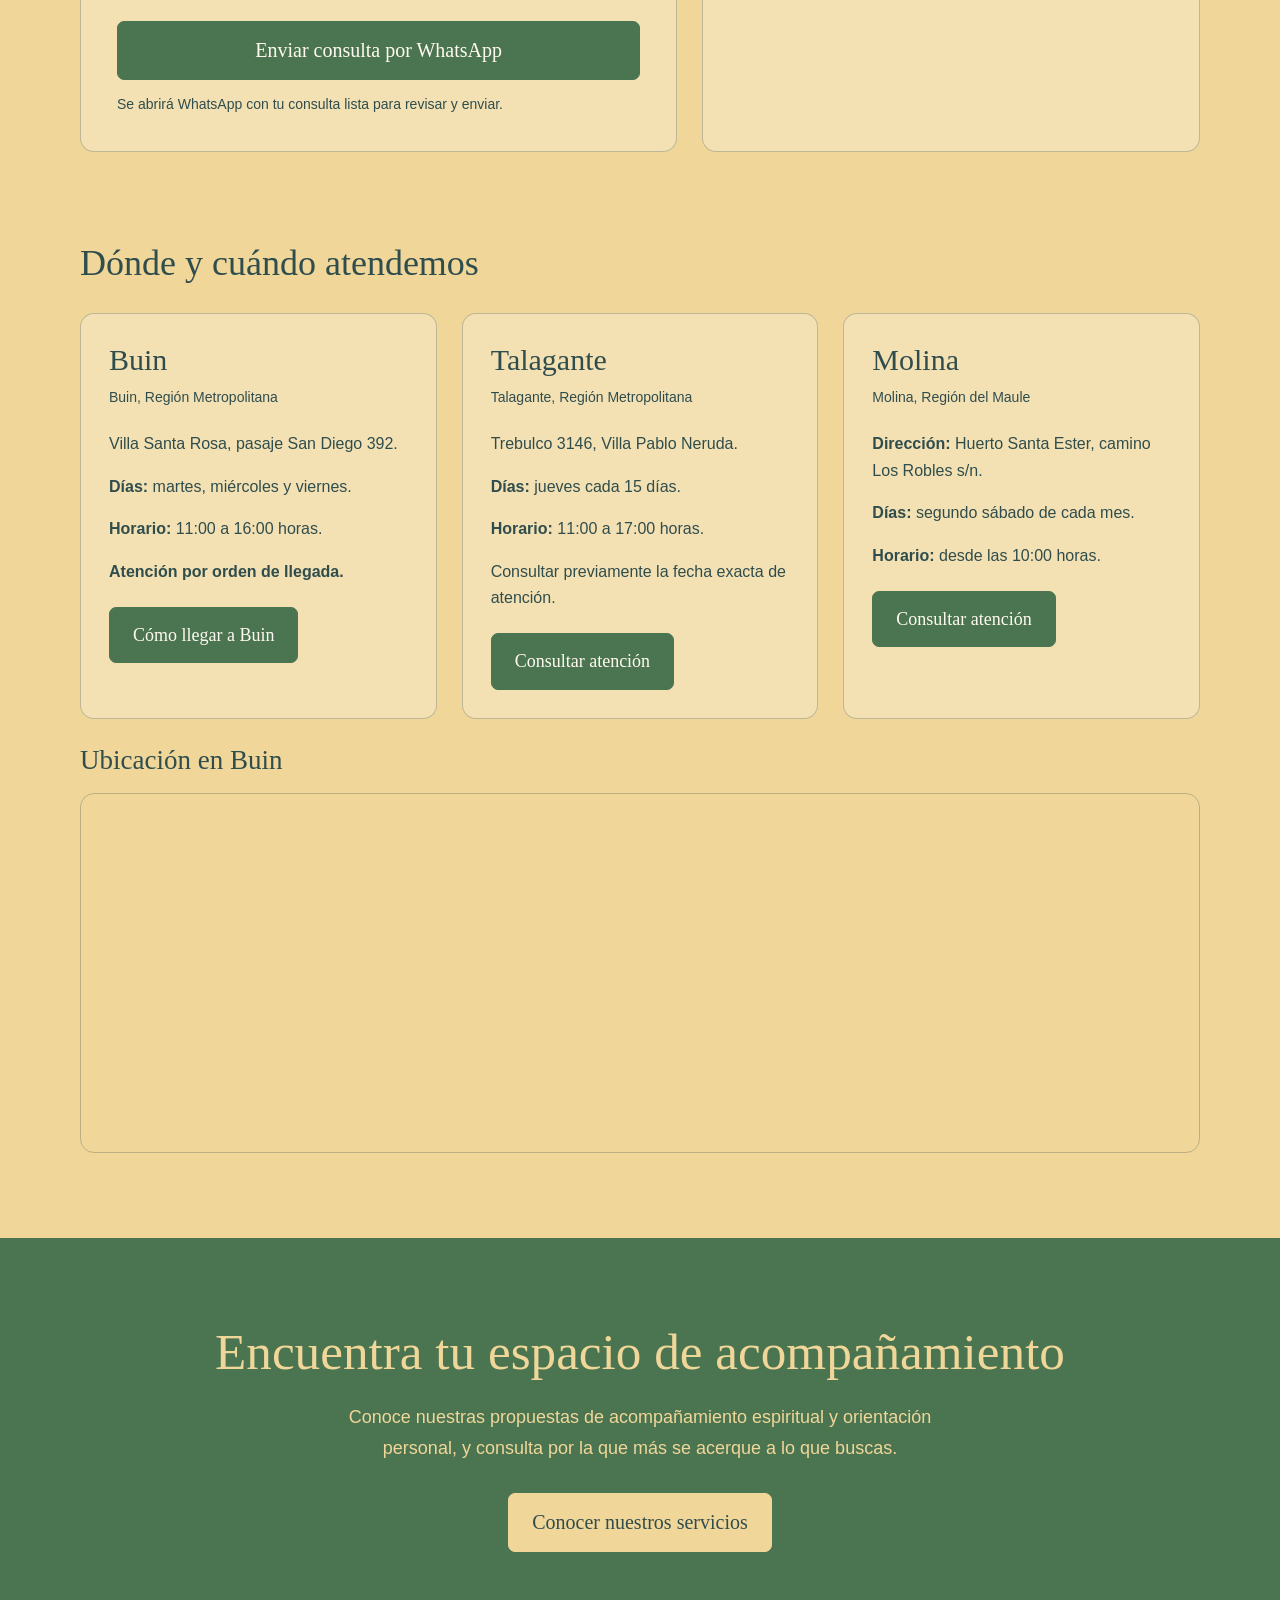
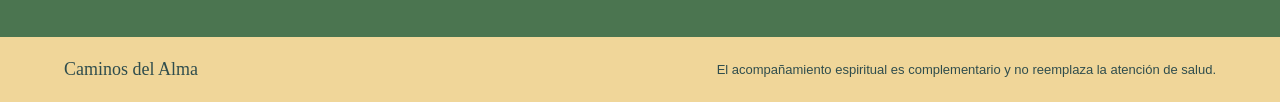
==== commit 07d392d3: "Actualización final sitio Caminos del Alma" ====
--- a/contacto.html
+++ b/contacto.html
@@ -757,9 +757,9 @@
 
     <section class="shared-hero" data-shared-hero aria-labelledby="page-title">
       <div class="shared-hero__images" id="contacto-hero-images" aria-hidden="true">
-        <img class="shared-hero__photo is-active" src="assets/hero.png" alt="" fetchpriority="high">
-        <img class="shared-hero__photo" src="assets/hero1.png" alt="" decoding="async">
-        <img class="shared-hero__photo" src="assets/hero2.png" alt="" decoding="async">
+        <img class="shared-hero__photo is-active" src="assets/hero.webp" alt="" fetchpriority="high">
+        <img class="shared-hero__photo" src="assets/hero1.webp" alt="" decoding="async">
+        <img class="shared-hero__photo" src="assets/hero2.webp" alt="" decoding="async">
       </div>
 
       <div class="shared-hero__shade"></div>
